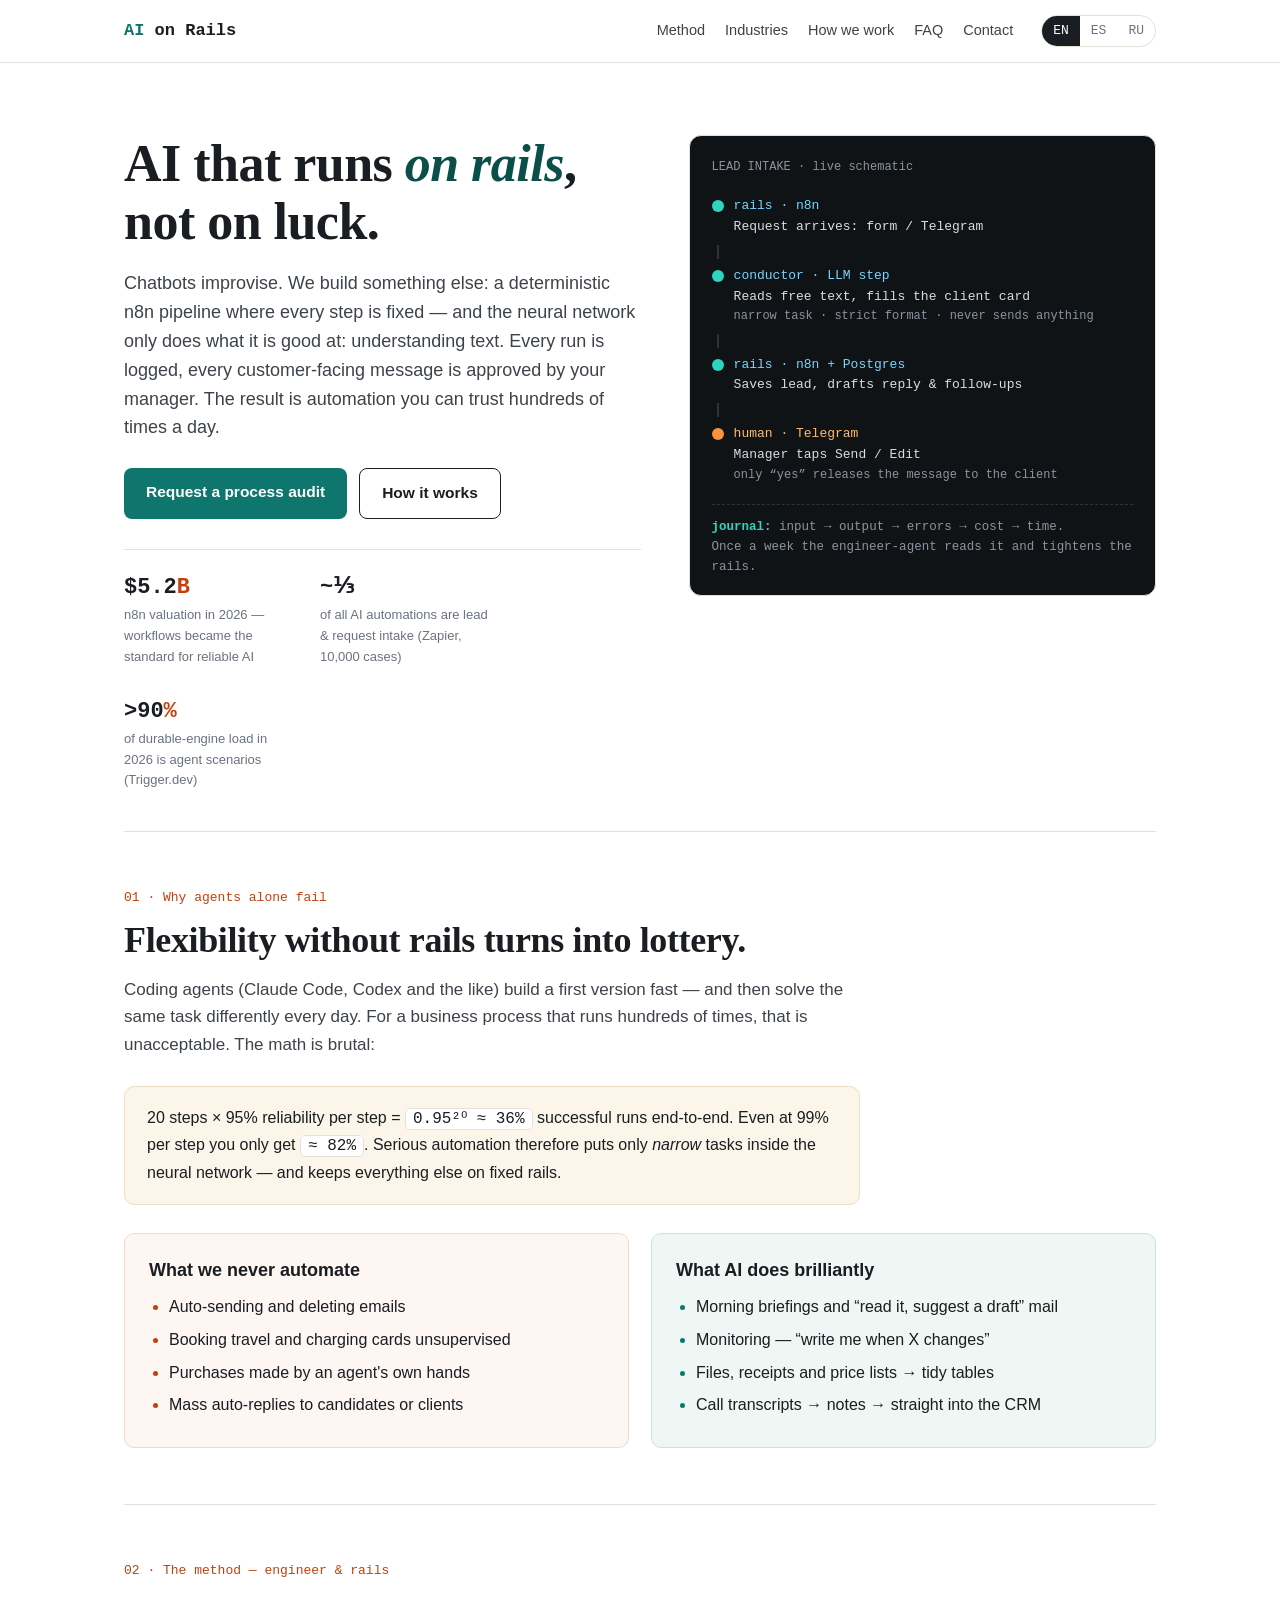
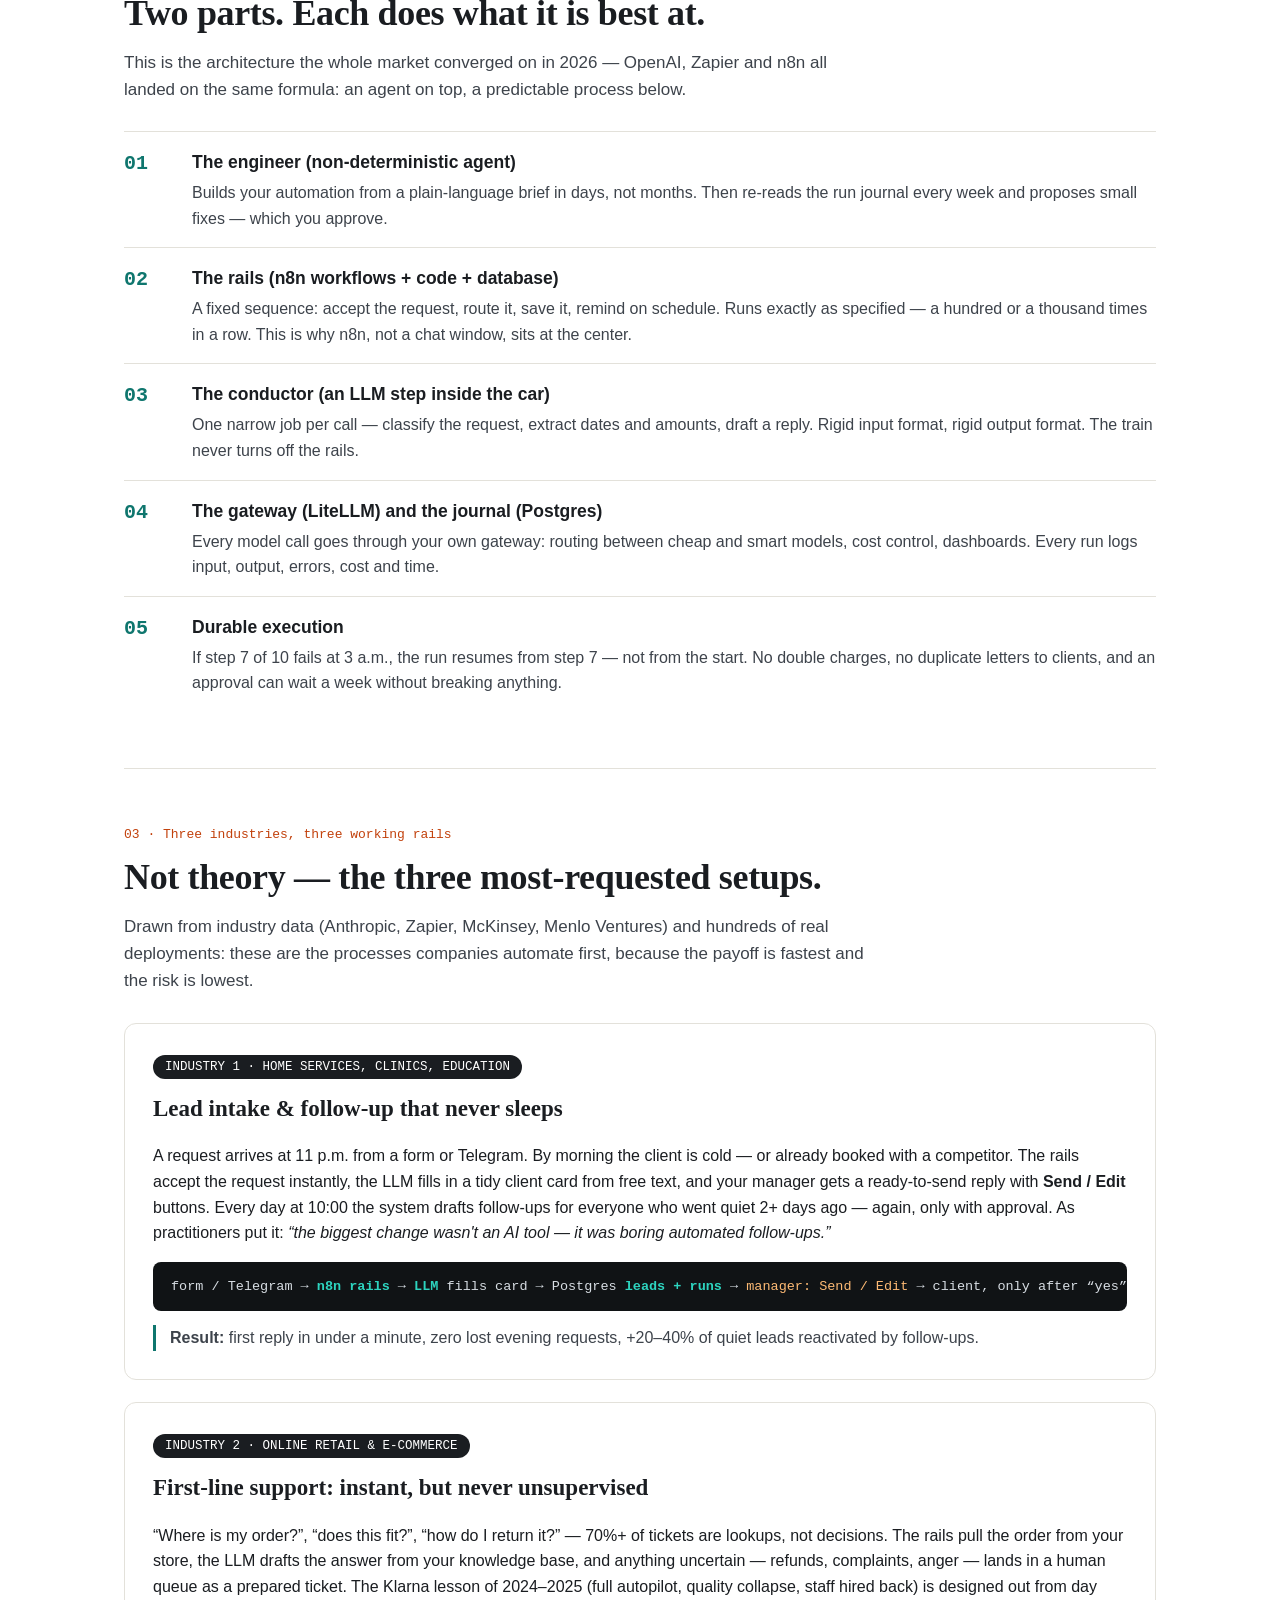
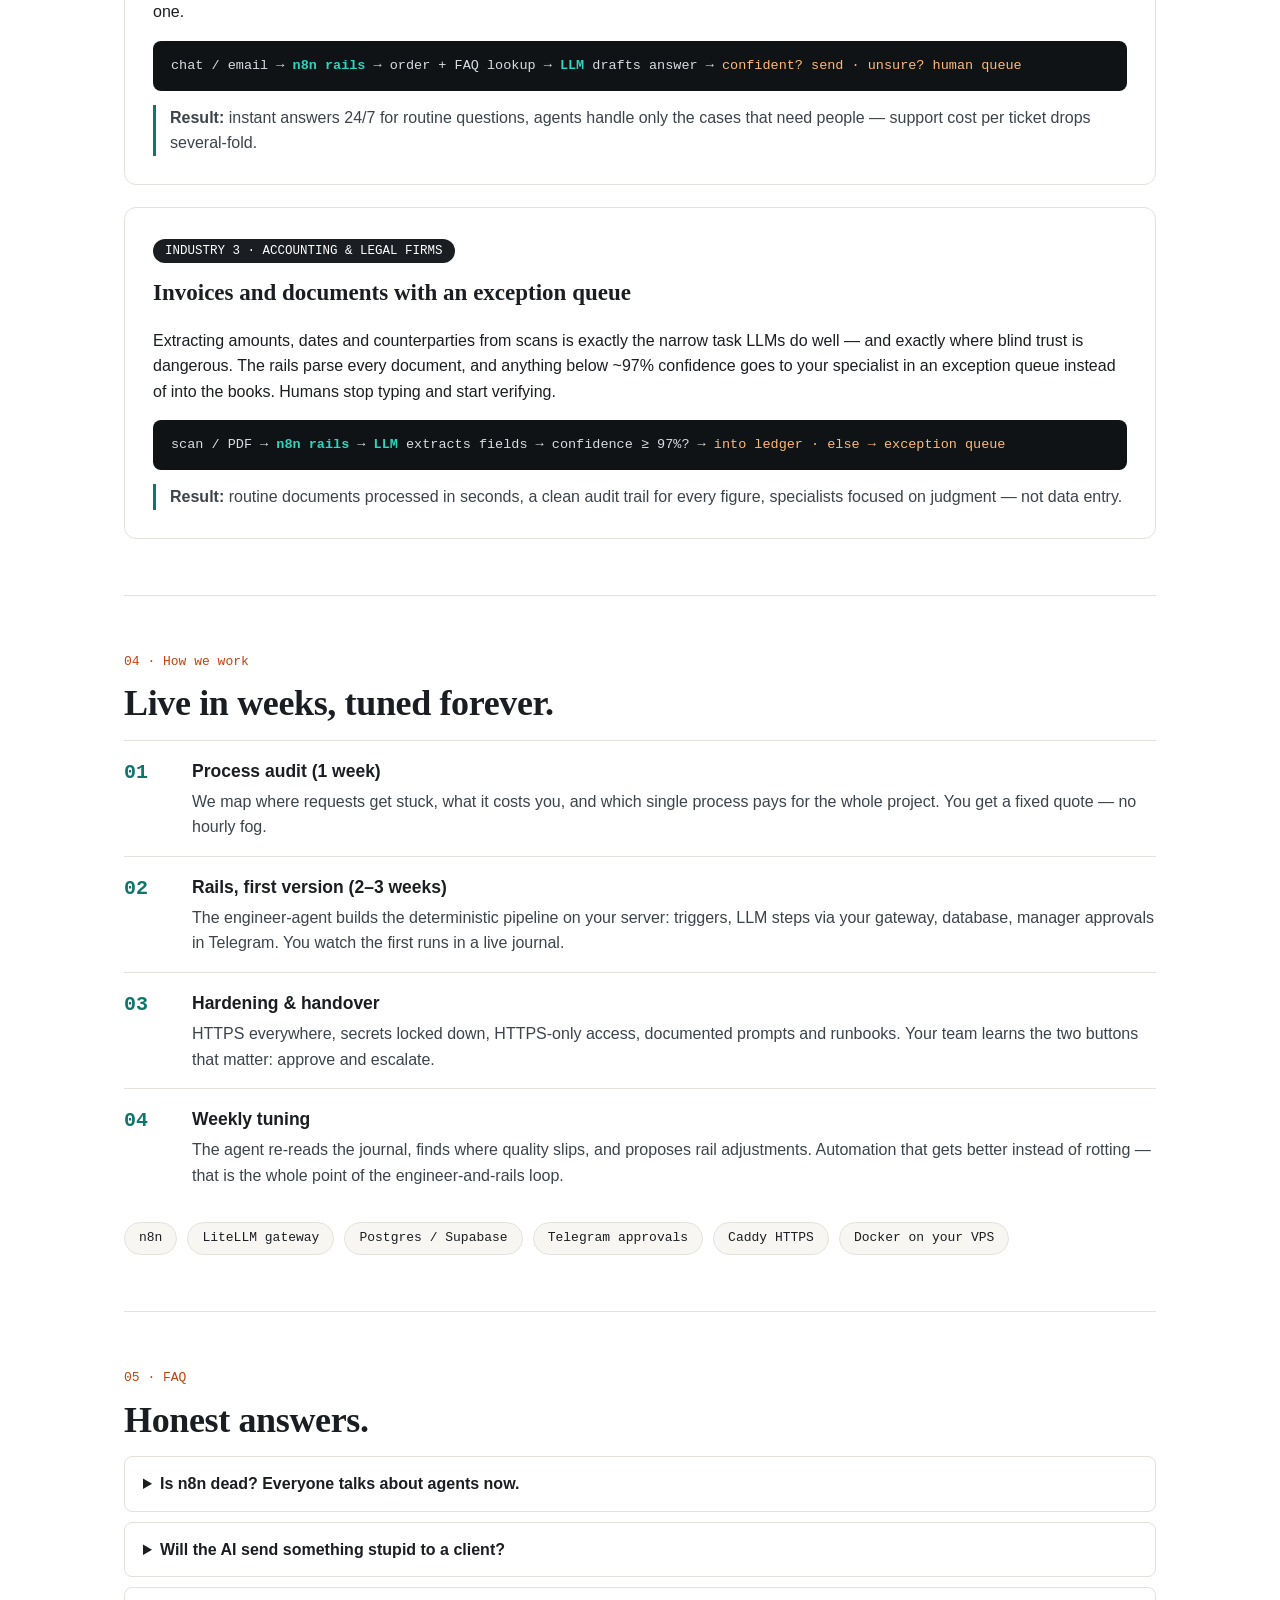
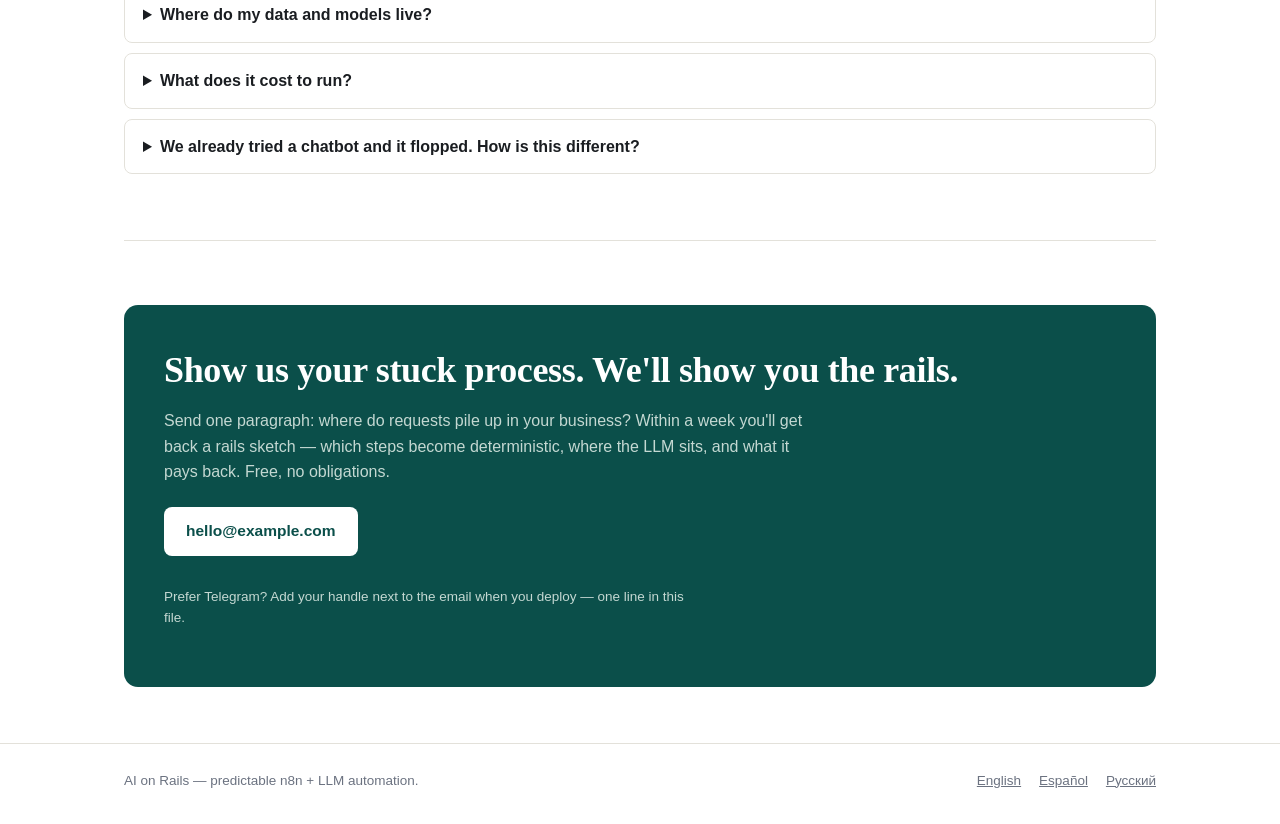
==== index.html @ cd1e28f3 "Trilingual AI-on-Rails landing (EN/ES/RU)" ====
<!DOCTYPE html>
<html lang="en">
<head>
<meta charset="utf-8">
<meta name="viewport" content="width=device-width, initial-scale=1">
<title>AI on Rails — Predictable n8n + LLM Automation for Business</title>
<meta name="description" content="We build predictable AI automations: an agent engineer lays n8n rails, LLM steps handle understanding, every run is journaled, humans approve what matters. Lead intake, support, documents.">
<link rel="stylesheet" href="style.css">
<link rel="alternate" hreflang="es" href="es/">
<link rel="alternate" hreflang="ru" href="ru/">
<link rel="alternate" hreflang="en" href="./">
<link rel="alternate" hreflang="x-default" href="./">
</head>
<body>
<header class="site-header">
  <div class="wrap">
    <a class="brand" href="./"><b>AI</b> on Rails</a>
    <nav class="main">
      <a href="#method">Method</a>
      <a href="#industries">Industries</a>
      <a href="#work">How we work</a>
      <a href="#faq">FAQ</a>
      <a href="#contact">Contact</a>
    </nav>
    <div class="lang" aria-label="Language"><span>EN</span><a href="es/">ES</a><a href="ru/">RU</a></div>
  </div>
</header>

<div class="wrap">
  <div class="hero">
    <div class="hero-grid">
      <div>
        <h1>AI that runs <em>on rails</em>, not on luck.</h1>
        <p class="lede">Chatbots improvise. We build something else: a deterministic
        n8n pipeline where every step is fixed — and the neural network only does
        what it is good at: understanding text. Every run is logged, every
        customer-facing message is approved by your manager. The result is
        automation you can trust hundreds of times a day.</p>
        <div class="cta-row">
          <a class="btn btn-solid" href="#contact">Request a process audit</a>
          <a class="btn btn-ghost" href="#method">How it works</a>
        </div>
        <div class="stats">
          <div class="stat"><div class="n">$5.2<i>B</i></div><div class="d">n8n valuation in 2026 — workflows became the standard for reliable AI</div></div>
          <div class="stat"><div class="n">~⅓</div><div class="d">of all AI automations are lead &amp; request intake (Zapier, 10,000 cases)</div></div>
          <div class="stat"><div class="n">&gt;90<i>%</i></div><div class="d">of durable-engine load in 2026 is agent scenarios (Trigger.dev)</div></div>
        </div>
      </div>
      <div class="railcard" aria-label="Automation schematic">
        <div class="cap">LEAD INTAKE · live schematic</div>
        <div class="station"><span class="dot"></span><div><span class="who">rails · n8n</span><div class="what">Request arrives: form / Telegram</div></div></div>
        <div class="rail-line"></div>
        <div class="station"><span class="dot"></span><div><span class="who">conductor · LLM step</span><div class="what">Reads free text, fills the client card</div><span class="note">narrow task · strict format · never sends anything</span></div></div>
        <div class="rail-line"></div>
        <div class="station"><span class="dot"></span><div><span class="who">rails · n8n + Postgres</span><div class="what">Saves lead, drafts reply &amp; follow-ups</div></div></div>
        <div class="rail-line"></div>
        <div class="station human"><span class="dot"></span><div><span class="who">human · Telegram</span><div class="what">Manager taps Send / Edit</div><span class="note">only “yes” releases the message to the client</span></div></div>
        <div class="loop"><b>journal:</b> input → output → errors → cost → time.<br>Once a week the engineer-agent reads it and tightens the rails.</div>
      </div>
    </div>
  </div>

  <section class="block" id="problem">
    <p class="kicker">01 · Why agents alone fail</p>
    <h2>Flexibility without rails turns into lottery.</h2>
    <p class="sub">Coding agents (Claude Code, Codex and the like) build a first
    version fast — and then solve the same task differently every day. For a
    business process that runs hundreds of times, that is unacceptable. The math
    is brutal:</p>
    <div class="math">20 steps × 95% reliability per step =
    <code>0.95²⁰ ≈ 36%</code> successful runs end-to-end. Even at 99% per step
    you only get <code>≈ 82%</code>. Serious automation therefore puts only
    <em>narrow</em> tasks inside the neural network — and keeps everything
    else on fixed rails.</div>
    <div class="cols2">
      <div class="panel no">
        <h3>What we never automate</h3>
        <ul class="tight">
          <li>Auto-sending and deleting emails</li>
          <li>Booking travel and charging cards unsupervised</li>
          <li>Purchases made by an agent's own hands</li>
          <li>Mass auto-replies to candidates or clients</li>
        </ul>
      </div>
      <div class="panel yes">
        <h3>What AI does brilliantly</h3>
        <ul class="tight">
          <li>Morning briefings and “read it, suggest a draft” mail</li>
          <li>Monitoring — “write me when X changes”</li>
          <li>Files, receipts and price lists → tidy tables</li>
          <li>Call transcripts → notes → straight into the CRM</li>
        </ul>
      </div>
    </div>
  </section>

  <section class="block" id="method">
    <p class="kicker">02 · The method — engineer &amp; rails</p>
    <h2>Two parts. Each does what it is best at.</h2>
    <p class="sub">This is the architecture the whole market converged on in
    2026 — OpenAI, Zapier and n8n all landed on the same formula: an agent on
    top, a predictable process below.</p>
    <ol class="steps">
      <li>
        <div><h3>The engineer (non-deterministic agent)</h3>
        <p>Builds your automation from a plain-language brief in days, not
        months. Then re-reads the run journal every week and proposes small
        fixes — which you approve.</p></div>
      </li>
      <li>
        <div><h3>The rails (n8n workflows + code + database)</h3>
        <p>A fixed sequence: accept the request, route it, save it, remind on
        schedule. Runs exactly as specified — a hundred or a thousand times in
        a row. This is why n8n, not a chat window, sits at the center.</p></div>
      </li>
      <li>
        <div><h3>The conductor (an LLM step inside the car)</h3>
        <p>One narrow job per call — classify the request, extract dates and
        amounts, draft a reply. Rigid input format, rigid output format. The
        train never turns off the rails.</p></div>
      </li>
      <li>
        <div><h3>The gateway (LiteLLM) and the journal (Postgres)</h3>
        <p>Every model call goes through your own gateway: routing between
        cheap and smart models, cost control, dashboards. Every run logs input,
        output, errors, cost and time.</p></div>
      </li>
      <li>
        <div><h3>Durable execution</h3>
        <p>If step 7 of 10 fails at 3 a.m., the run resumes from step 7 — not
        from the start. No double charges, no duplicate letters to clients, and
        an approval can wait a week without breaking anything.</p></div>
      </li>
    </ol>
  </section>

  <section class="block" id="industries">
    <p class="kicker">03 · Three industries, three working rails</p>
    <h2>Not theory — the three most-requested setups.</h2>
    <p class="sub">Drawn from industry data (Anthropic, Zapier, McKinsey, Menlo
    Ventures) and hundreds of real deployments: these are the processes
    companies automate first, because the payoff is fastest and the risk is
    lowest.</p>

    <div class="industry">
      <span class="tag">INDUSTRY 1 · HOME SERVICES, CLINICS, EDUCATION</span>
      <h3>Lead intake &amp; follow-up that never sleeps</h3>
      <p>A request arrives at 11 p.m. from a form or Telegram. By morning the
      client is cold — or already booked with a competitor. The rails accept
      the request instantly, the LLM fills in a tidy client card from free
      text, and your manager gets a ready-to-send reply with
      <strong>Send / Edit</strong> buttons. Every day at 10:00 the system
      drafts follow-ups for everyone who went quiet 2+ days ago — again, only
      with approval. As practitioners put it: <em>“the biggest change wasn't
      an AI tool — it was boring automated follow-ups.”</em></p>
      <div class="flow">form / Telegram → <b>n8n rails</b> → <b>LLM</b> fills card → Postgres <b>leads + runs</b> → <span class="ok">manager: Send / Edit</span> → client, only after “yes”</div>
      <p class="result"><strong>Result:</strong> first reply in under a minute,
      zero lost evening requests, +20–40% of quiet leads reactivated by
      follow-ups.</p>
    </div>

    <div class="industry">
      <span class="tag">INDUSTRY 2 · ONLINE RETAIL &amp; E-COMMERCE</span>
      <h3>First-line support: instant, but never unsupervised</h3>
      <p>“Where is my order?”, “does this fit?”, “how do I return it?” — 70%+
      of tickets are lookups, not decisions. The rails pull the order from your
      store, the LLM drafts the answer from your knowledge base, and anything
      uncertain — refunds, complaints, anger — lands in a human queue as a
      prepared ticket. The Klarna lesson of 2024–2025 (full autopilot, quality
      collapse, staff hired back) is designed out from day one.</p>
      <div class="flow">chat / email → <b>n8n rails</b> → order + FAQ lookup → <b>LLM</b> drafts answer → <span class="ok">confident? send · unsure? human queue</span></div>
      <p class="result"><strong>Result:</strong> instant answers 24/7 for
      routine questions, agents handle only the cases that need people —
      support cost per ticket drops several-fold.</p>
    </div>

    <div class="industry">
      <span class="tag">INDUSTRY 3 · ACCOUNTING &amp; LEGAL FIRMS</span>
      <h3>Invoices and documents with an exception queue</h3>
      <p>Extracting amounts, dates and counterparties from scans is exactly the
      narrow task LLMs do well — and exactly where blind trust is dangerous.
      The rails parse every document, and anything below ~97% confidence goes
      to your specialist in an exception queue instead of into the books.
      Humans stop typing and start verifying.</p>
      <div class="flow">scan / PDF → <b>n8n rails</b> → <b>LLM</b> extracts fields → confidence ≥ 97%? → <span class="ok">into ledger · else → exception queue</span></div>
      <p class="result"><strong>Result:</strong> routine documents processed in
      seconds, a clean audit trail for every figure, specialists focused on
      judgment — not data entry.</p>
    </div>
  </section>

  <section class="block" id="work">
    <p class="kicker">04 · How we work</p>
    <h2>Live in weeks, tuned forever.</h2>
    <ol class="steps">
      <li>
        <div><h3>Process audit (1 week)</h3>
        <p>We map where requests get stuck, what it costs you, and which single
        process pays for the whole project. You get a fixed quote — no hourly
        fog.</p></div>
      </li>
      <li>
        <div><h3>Rails, first version (2–3 weeks)</h3>
        <p>The engineer-agent builds the deterministic pipeline on your server:
        triggers, LLM steps via your gateway, database, manager approvals in
        Telegram. You watch the first runs in a live journal.</p></div>
      </li>
      <li>
        <div><h3>Hardening &amp; handover</h3>
        <p>HTTPS everywhere, secrets locked down, HTTPS-only access, documented
        prompts and runbooks. Your team learns the two buttons that matter:
        approve and escalate.</p></div>
      </li>
      <li>
        <div><h3>Weekly tuning</h3>
        <p>The agent re-reads the journal, finds where quality slips, and
        proposes rail adjustments. Automation that gets better instead of
        rotting — that is the whole point of the engineer-and-rails loop.</p></div>
      </li>
    </ol>
    <div class="stack"><span>n8n</span><span>LiteLLM gateway</span><span>Postgres / Supabase</span><span>Telegram approvals</span><span>Caddy HTTPS</span><span>Docker on your VPS</span></div>
  </section>

  <section class="block" id="faq">
    <p class="kicker">05 · FAQ</p>
    <h2>Honest answers.</h2>
    <details>
      <summary>Is n8n dead? Everyone talks about agents now.</summary>
      <p>No — its role changed. In 2026 n8n raised at a $5.2B valuation and
      shipped Agents, where a workflow becomes the agent's tool: it “executes
      exactly as specified.” ChatGPT's agent builder closed; Zapier plugged the
      agent back into the ordinary step-by-step flow. The market verdict: an
      agent on top, a predictable process below.</p>
    </details>
    <details>
      <summary>Will the AI send something stupid to a client?</summary>
      <p>Not through our rails. Anything customer-facing waits for a human tap
      — Send or Edit in Telegram. The LLM reads and drafts; the rails and your
      manager decide. Fully autonomous sending is on our never-automate list.</p>
    </details>
    <details>
      <summary>Where do my data and models live?</summary>
      <p>On your server: n8n, the database and the LiteLLM gateway run in
      Docker on your VPS. Model calls can be routed to any provider — or a
      European / local one if compliance requires it. No data passes through
      our infrastructure after handover.</p>
    </details>
    <details>
      <summary>What does it cost to run?</summary>
      <p>A base setup fits a small VPS (2 CPU / 4 GB RAM, a few euros a month).
      Model costs are capped per workflow in the gateway — typically cents per
      lead or ticket — and every cent is visible in the journal.</p>
    </details>
    <details>
      <summary>We already tried a chatbot and it flopped. How is this different?</summary>
      <p>A chatbot improvises the whole conversation. Our LLM step does one
      narrow job with a strict format inside a fixed pipeline — and a human
      approves the outcome. That is the difference between a demo and a
      process that survives contact with real clients.</p>
    </details>
  </section>

  <section class="block" id="contact">
    <div class="contact">
      <h2>Show us your stuck process. We'll show you the rails.</h2>
      <p>Send one paragraph: where do requests pile up in your business? Within
      a week you'll get back a rails sketch — which steps become deterministic,
      where the LLM sits, and what it pays back. Free, no obligations.</p>
      <div class="cta-row" style="margin-top:22px">
        <a class="btn btn-solid" href="mailto:hello@example.com?subject=Process%20audit%20request">hello@example.com</a>
      </div>
      <p style="font-size:13.5px">Prefer Telegram? Add your handle next to the email when you deploy — one line in this file.</p>
    </div>
  </section>
</div>

<footer>
  <div class="wrap">
    <span>AI on Rails — predictable n8n + LLM automation.</span>
    <span style="margin-left:auto"></span>
    <a href="./">English</a><a href="es/">Español</a><a href="ru/">Русский</a>
  </div>
</footer>
</body>
</html>
---- style.css ----
/* AI on Rails — trilingual static landing. System stacks only, no webfonts. */
:root {
  --paper: #ffffff;
  --ink: #1a1d21;
  --ink-soft: #3d434b;
  --muted: #6b7280;
  --line: #e3e1da;
  --rail: #0f766e;
  --rail-dark: #0b4f4a;
  --signal: #c2410c;
  --signal-soft: #fdf1e7;
  --mint: #eef7f4;
  --amber-soft: #fbf6e9;
  --mono: ui-monospace, "SF Mono", "Cascadia Mono", Menlo, Consolas, monospace;
  --serif: Charter, "Bitstream Charter", "Sitka Text", Cambria, Georgia, serif;
  --sans: -apple-system, BlinkMacSystemFont, "Segoe UI", Helvetica, Arial, sans-serif;
  --max: 1080px;
}
* { box-sizing: border-box; }
html { scroll-behavior: smooth; }
body {
  margin: 0;
  font-family: var(--sans);
  color: var(--ink);
  background: var(--paper);
  line-height: 1.6;
}
.wrap { max-width: var(--max); margin: 0 auto; padding: 0 24px; }

/* ---------- header ---------- */
.site-header {
  border-bottom: 1px solid var(--line);
  position: sticky; top: 0; background: rgba(255,255,255,.96); z-index: 50;
}
.site-header .wrap {
  display: flex; align-items: center; gap: 28px;
  min-height: 62px;
}
.brand { font-family: var(--mono); font-weight: 700; font-size: 17px; text-decoration: none; color: var(--ink); white-space: nowrap; }
.brand b { color: var(--rail); }
nav.main { display: flex; gap: 20px; margin-left: auto; }
nav.main a { color: var(--ink-soft); text-decoration: none; font-size: 14.5px; }
nav.main a:hover { color: var(--rail-dark); text-decoration: underline; }
.lang { display: flex; gap: 0; border: 1px solid var(--line); border-radius: 999px; overflow: hidden; font-size: 13px; }
.lang a, .lang span {
  padding: 5px 11px; text-decoration: none; color: var(--muted);
  font-family: var(--mono);
}
.lang span { background: var(--ink); color: #fff; }
.lang a:hover { background: var(--mint); color: var(--ink); }
@media (max-width: 760px) { nav.main { display: none; } }

/* ---------- hero ---------- */
.hero { padding: 72px 0 40px; }
.hero-grid { display: grid; grid-template-columns: 1.05fr .95fr; gap: 48px; align-items: start; }
@media (max-width: 860px) { .hero-grid { grid-template-columns: 1fr; } }
.hero h1 {
  font-family: var(--serif); font-weight: 700;
  font-size: clamp(34px, 4.6vw, 52px); line-height: 1.12;
  margin: 0 0 18px; letter-spacing: -0.01em;
}
.hero h1 em { font-style: italic; color: var(--rail-dark); }
.lede { font-size: 18px; color: var(--ink-soft); margin: 0 0 26px; max-width: 34em; }
.cta-row { display: flex; gap: 12px; flex-wrap: wrap; margin-bottom: 30px; }
.btn {
  display: inline-block; padding: 12px 22px; border-radius: 8px;
  text-decoration: none; font-weight: 600; font-size: 15.5px;
}
.btn-solid { background: var(--rail); color: #fff; }
.btn-solid:hover { background: var(--rail-dark); }
.btn-ghost { border: 1.5px solid var(--ink); color: var(--ink); }
.btn-ghost:hover { background: var(--ink); color: #fff; }
.stats { display: flex; gap: 26px; flex-wrap: wrap; border-top: 1px solid var(--line); padding-top: 20px; }
.stat { min-width: 130px; }
.stat .n { font-family: var(--mono); font-weight: 700; font-size: 22px; color: var(--ink); }
.stat .n i { font-style: normal; color: var(--signal); }
.stat .d { font-size: 13px; color: var(--muted); max-width: 170px; }

/* rail schematic */
.railcard {
  border: 1px solid var(--line); border-radius: 12px;
  background: #101315; color: #d7dde3;
  padding: 22px 22px 18px;
  font-family: var(--mono); font-size: 13px;
}
.railcard .cap { color: #8b949e; font-size: 12px; margin-bottom: 12px; }
.station { display: flex; gap: 10px; align-items: flex-start; padding: 7px 0; }
.station .dot {
  flex: 0 0 auto; width: 12px; height: 12px; border-radius: 50%;
  background: #2dd4bf; margin-top: 4px;
}
.station.human .dot { background: #fb923c; }
.station .who { color: #7dd3fc; }
.station.human .who { color: #fdba74; }
.station .what { color: #d7dde3; }
.station .note { color: #8b949e; font-size: 12px; display: block; }
.rail-line { width: 2px; background: #2b333b; margin-left: 5px; height: 14px; }
.railcard .loop {
  margin-top: 12px; border-top: 1px dashed #2b333b; padding-top: 12px;
  color: #8b949e; font-size: 12.5px;
}
.railcard .loop b { color: #2dd4bf; font-weight: 600; }

/* ---------- sections ---------- */
section.block { padding: 56px 0; border-top: 1px solid var(--line); }
.kicker {
  font-family: var(--mono); font-size: 13px; color: var(--signal);
  margin: 0 0 10px;
}
h2 {
  font-family: var(--serif); font-size: clamp(26px, 3.2vw, 36px);
  line-height: 1.2; margin: 0 0 14px; letter-spacing: -0.01em;
}
.sub { color: var(--ink-soft); font-size: 17px; max-width: 44em; margin: 0 0 28px; }
.math {
  background: var(--amber-soft); border: 1px solid #eadfc2; border-radius: 10px;
  padding: 18px 22px; font-size: 16px; max-width: 46em; margin: 0 0 28px;
}
.math code { font-family: var(--mono); background: #fff; padding: 1px 7px; border-radius: 5px; border: 1px solid var(--line); }
.cols2 { display: grid; grid-template-columns: 1fr 1fr; gap: 22px; }
@media (max-width: 760px) { .cols2 { grid-template-columns: 1fr; } }
.panel { border: 1px solid var(--line); border-radius: 10px; padding: 22px 24px; }
.panel h3 { margin: 0 0 10px; font-size: 18px; }
.panel.no { background: #fef6f3; border-color: #f0d9cd; }
.panel.yes { background: var(--mint); border-color: #c8e4da; }
ul.tight { margin: 8px 0 0; padding-left: 20px; }
ul.tight li { margin: 7px 0; }
ul.tight li::marker { color: var(--rail); }
.panel.no ul.tight li::marker { color: var(--signal); }

/* steps */
.steps { list-style: none; margin: 0; padding: 0; counter-reset: s; }
.steps li {
  counter-increment: s; display: grid; grid-template-columns: 52px 1fr; gap: 16px;
  padding: 16px 0; border-top: 1px solid var(--line);
}
.steps li::before {
  content: counter(s, decimal-leading-zero);
  font-family: var(--mono); font-weight: 700; font-size: 20px; color: var(--rail);
}
.steps li h3 { margin: 0 0 4px; font-size: 17.5px; }
.steps li p { margin: 0; color: var(--ink-soft); }
.steps li p code, p code, li code {
  font-family: var(--mono); font-size: .86em; background: #f2f1ec;
  padding: 1px 6px; border-radius: 5px; border: 1px solid var(--line);
}

/* industries */
.industry { border: 1px solid var(--line); border-radius: 12px; padding: 28px; margin: 0 0 22px; }
.industry:last-child { margin-bottom: 0; }
.industry h3 { font-family: var(--serif); font-size: 23px; margin: 0 0 6px; }
.industry .tag {
  display: inline-block; font-family: var(--mono); font-size: 12.5px;
  background: var(--ink); color: #fff; border-radius: 999px; padding: 2px 12px; margin-bottom: 12px;
}
.flow {
  font-family: var(--mono); font-size: 13.5px; background: #101315; color: #d7dde3;
  border-radius: 8px; padding: 14px 18px; margin: 14px 0; overflow-x: auto; white-space: nowrap;
}
.flow b { color: #2dd4bf; font-weight: 600; }
.flow .ok { color: #fdba74; }
.result { border-left: 3px solid var(--rail); padding-left: 14px; color: var(--ink-soft); margin: 12px 0 0; }

/* stack + faq + contact */
.stack { display: flex; flex-wrap: wrap; gap: 10px; margin: 18px 0 0; }
.stack span {
  font-family: var(--mono); font-size: 13px; border: 1px solid var(--line);
  border-radius: 999px; padding: 5px 14px; background: #f7f6f2;
}
details { border: 1px solid var(--line); border-radius: 8px; padding: 14px 18px; margin: 0 0 10px; }
summary { cursor: pointer; font-weight: 600; font-size: 16px; }
details p { margin: 10px 0 0; color: var(--ink-soft); }
.contact {
  background: var(--rail-dark); color: #eaf4f1; border-radius: 14px;
  padding: 44px 40px; margin-top: 8px;
}
.contact h2 { color: #fff; }
.contact p { color: #c4d8d2; max-width: 40em; }
.contact .btn-solid { background: #fff; color: var(--rail-dark); }
.contact .btn-solid:hover { background: var(--mint); }
.contact a.mail { color: #fff; font-family: var(--mono); }
footer { border-top: 1px solid var(--line); padding: 26px 0 40px; color: var(--muted); font-size: 13.5px; }
footer .wrap { display: flex; gap: 18px; flex-wrap: wrap; align-items: center; }
footer a { color: var(--muted); }
@media (prefers-reduced-motion: reduce) { html { scroll-behavior: auto; } }
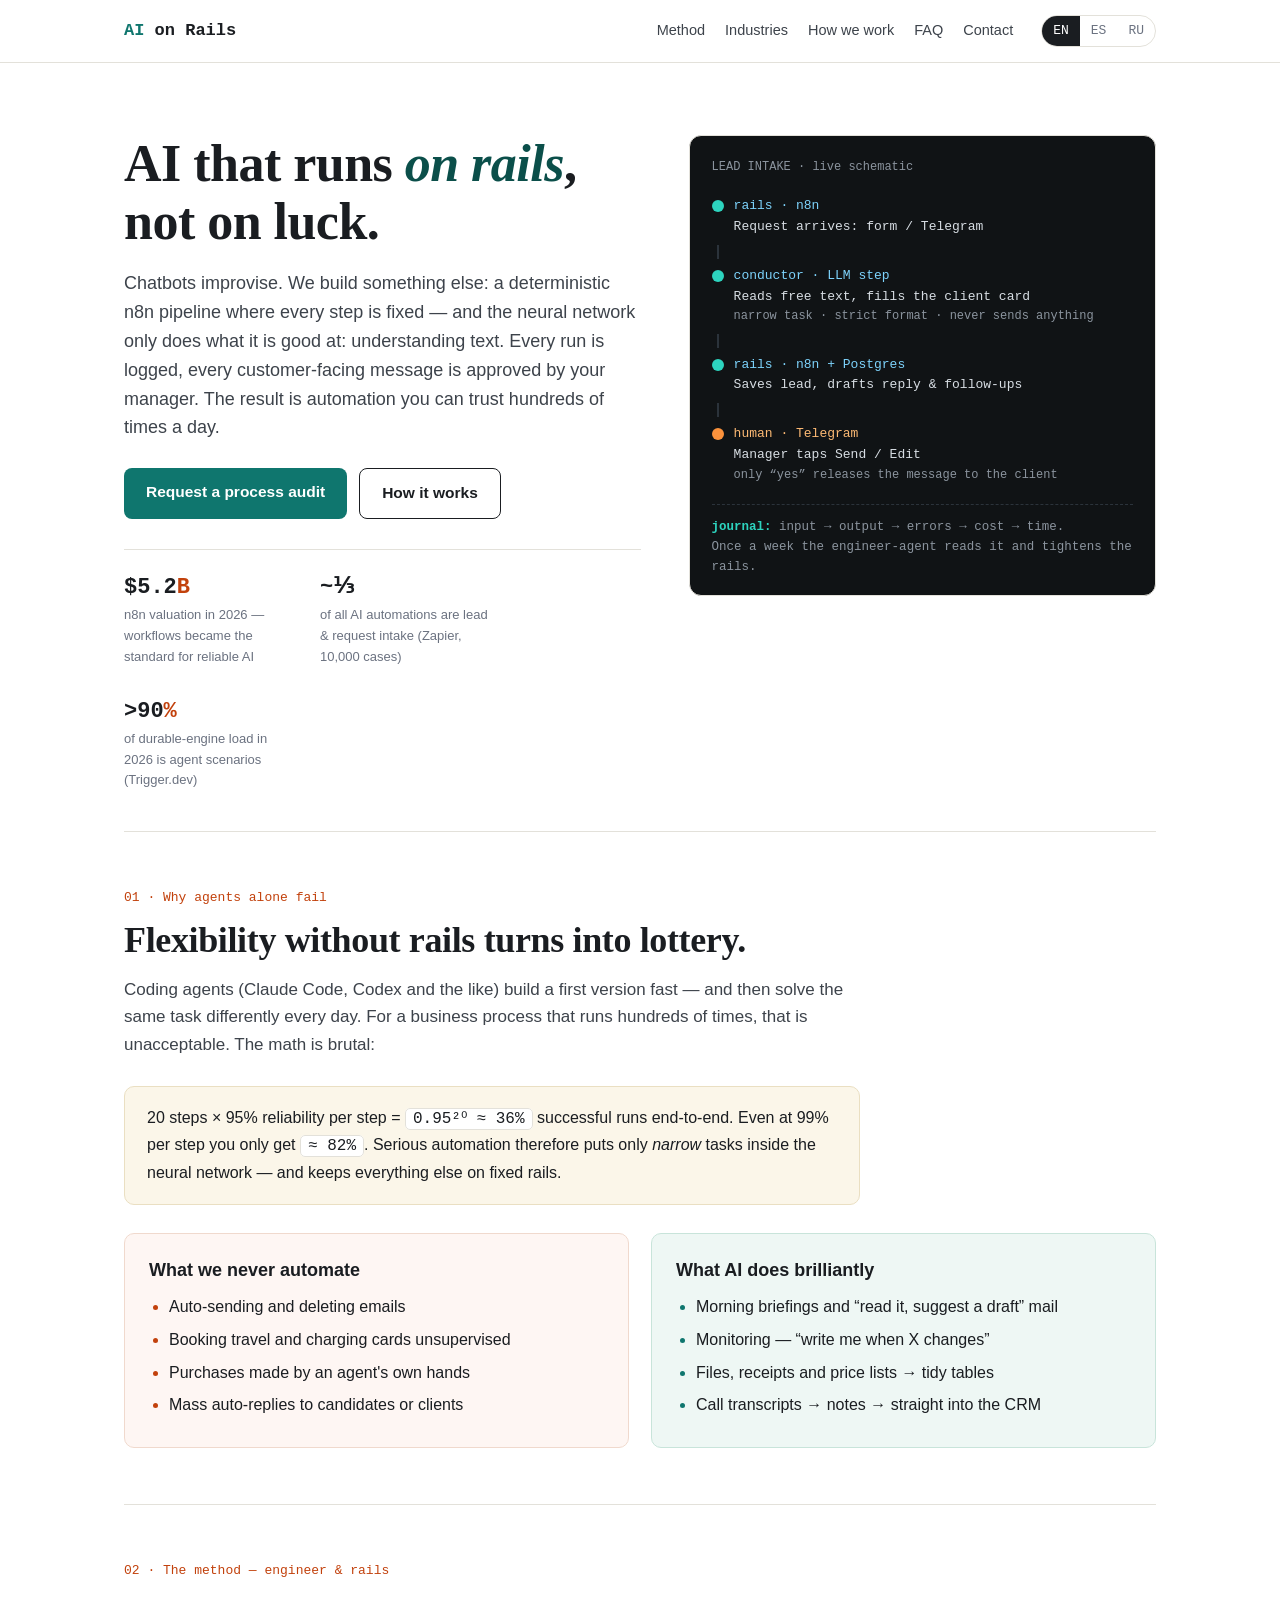
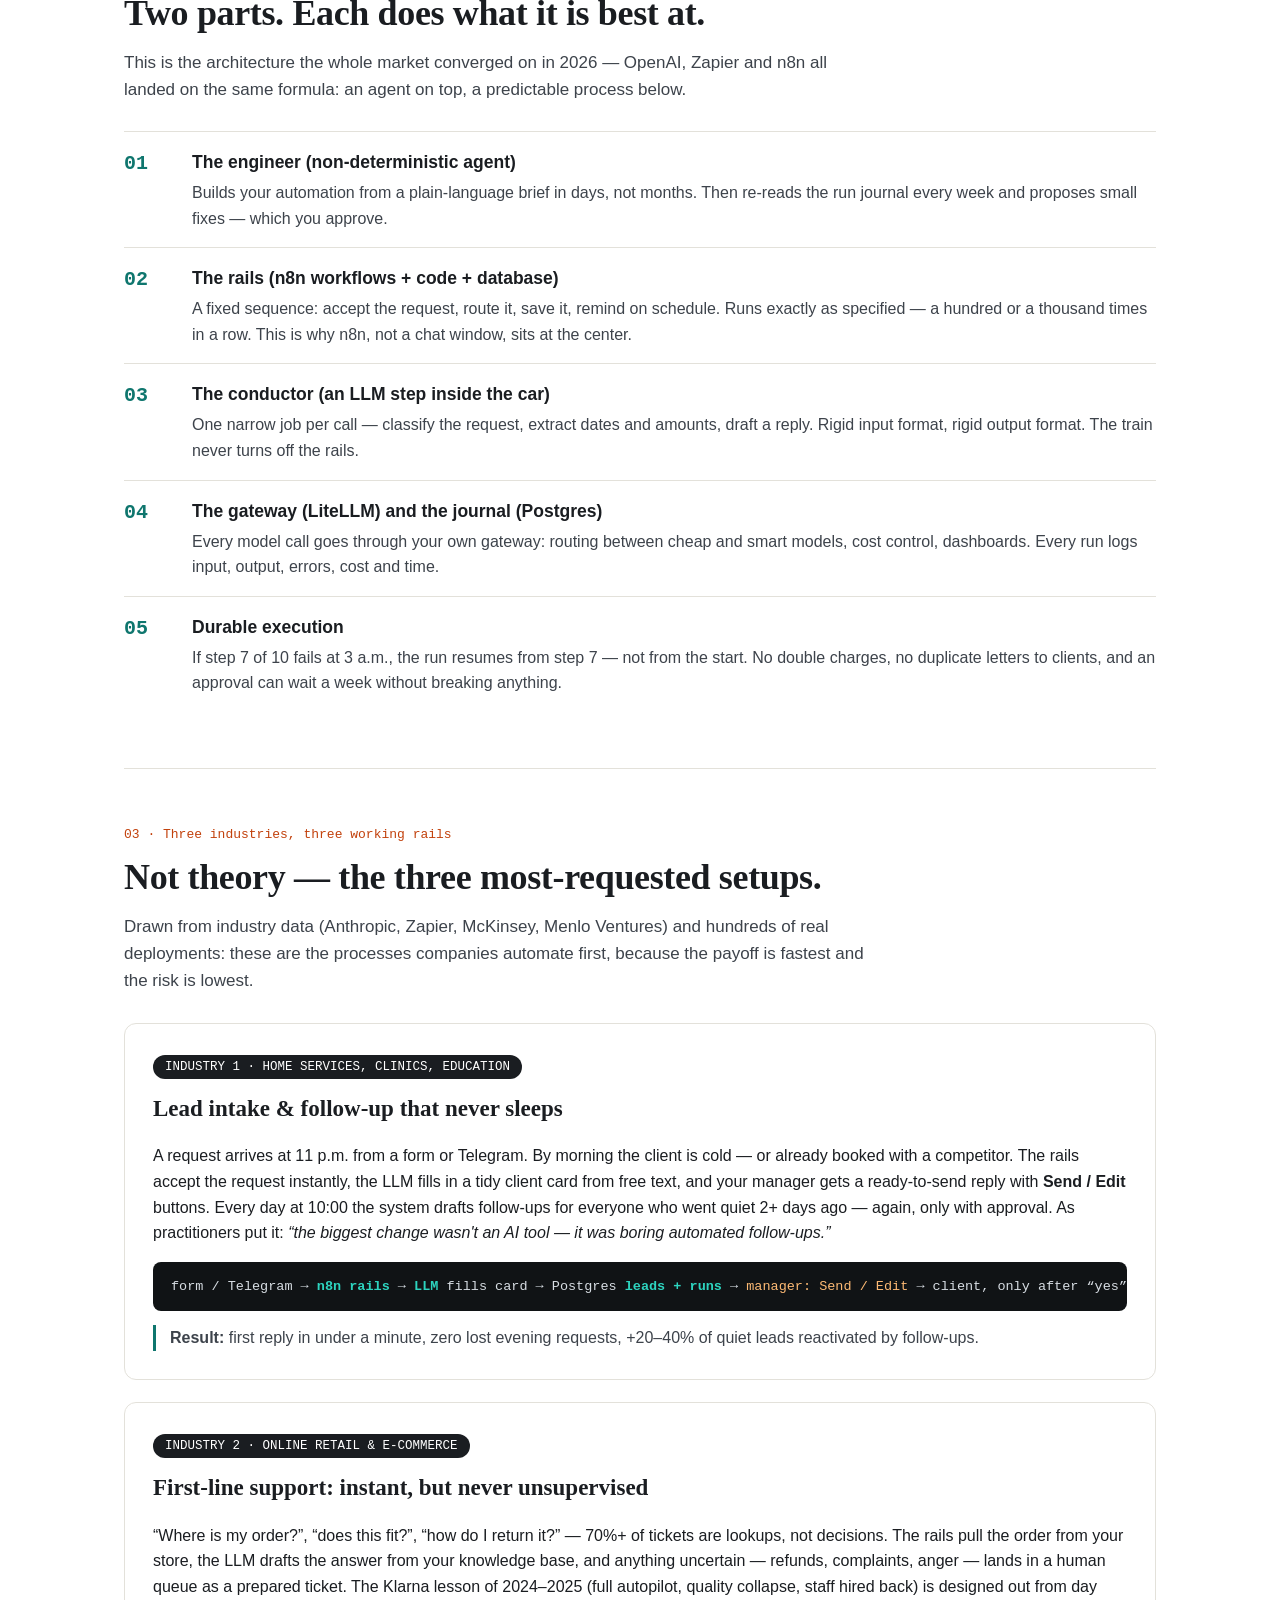
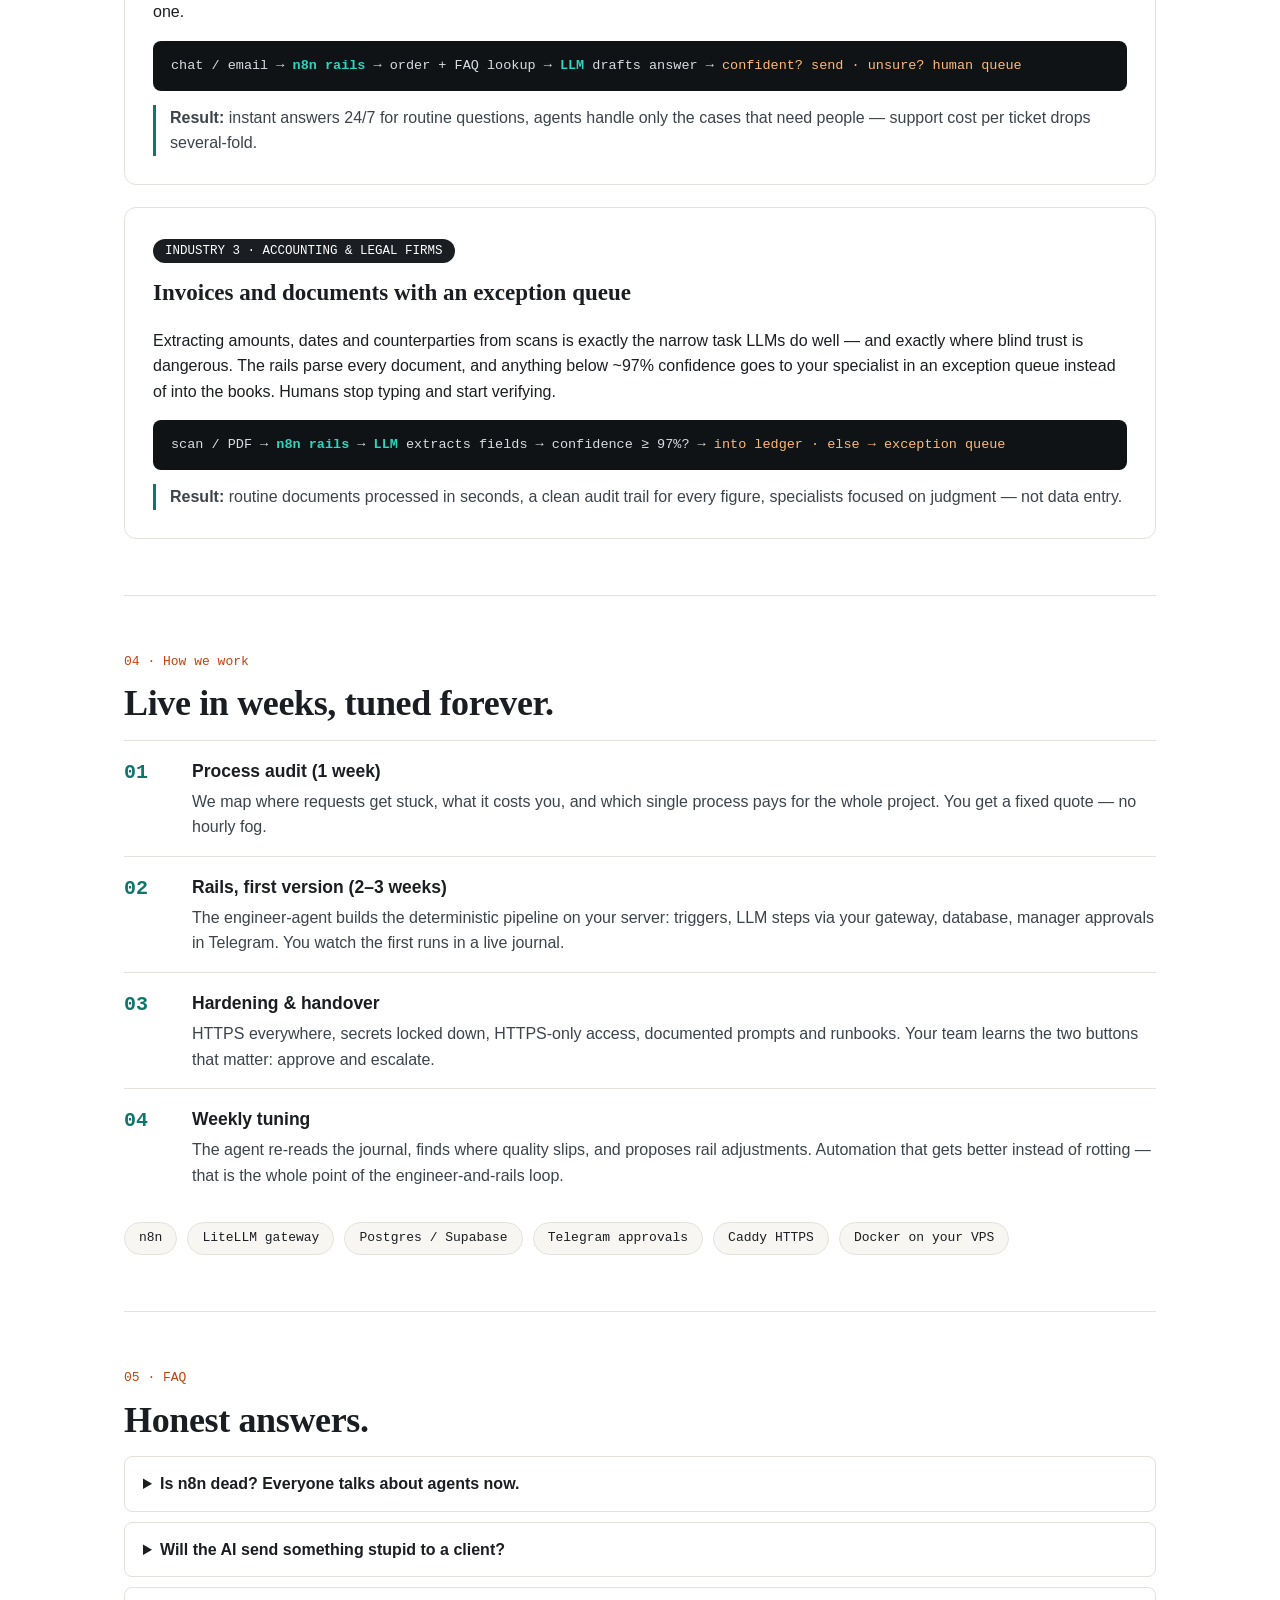
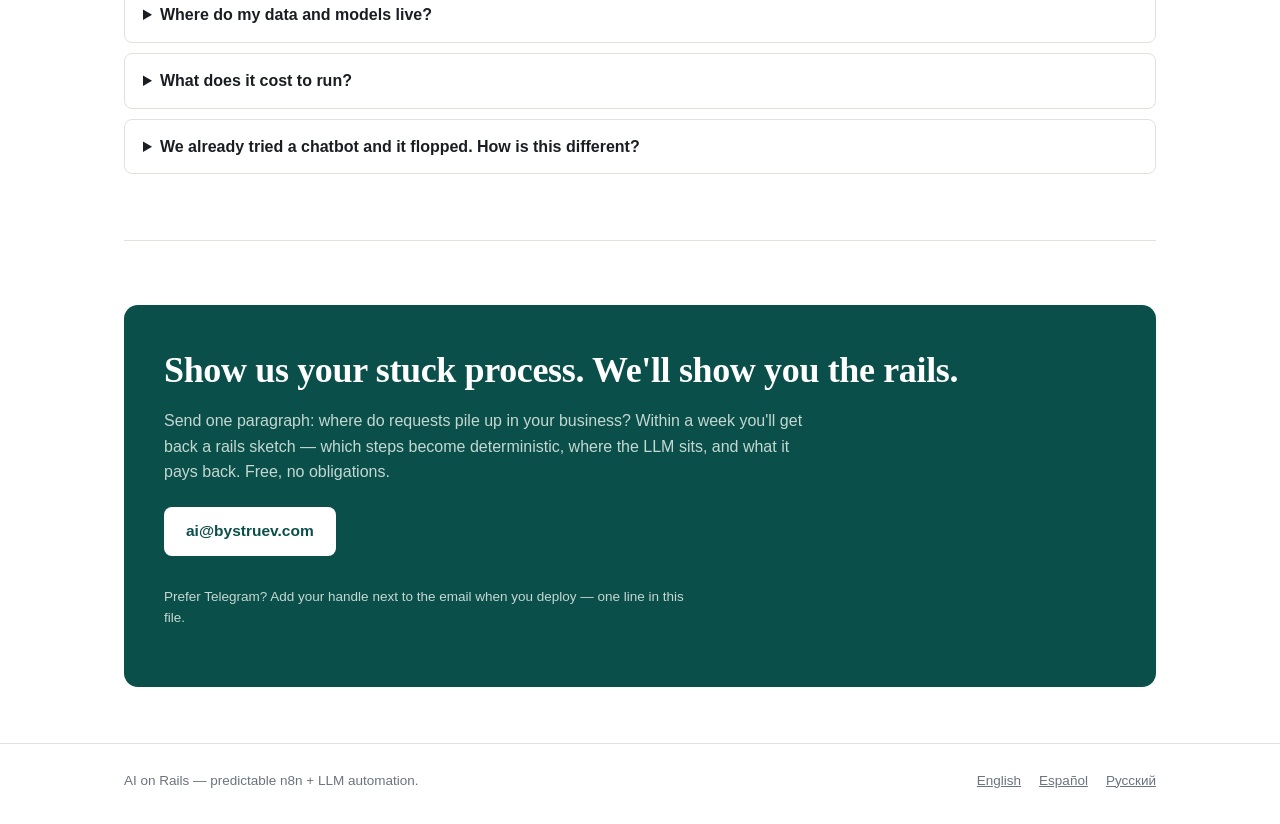
==== commit e3d10824: "Contact email -> ai@bystruev.com (all languages)" ====
--- a/index.html
+++ b/index.html
@@ -267,7 +267,7 @@
       a week you'll get back a rails sketch — which steps become deterministic,
       where the LLM sits, and what it pays back. Free, no obligations.</p>
       <div class="cta-row" style="margin-top:22px">
-        <a class="btn btn-solid" href="mailto:hello@example.com?subject=Process%20audit%20request">hello@example.com</a>
+        <a class="btn btn-solid" href="mailto:ai@bystruev.com?subject=Process%20audit%20request">ai@bystruev.com</a>
       </div>
       <p style="font-size:13.5px">Prefer Telegram? Add your handle next to the email when you deploy — one line in this file.</p>
     </div>
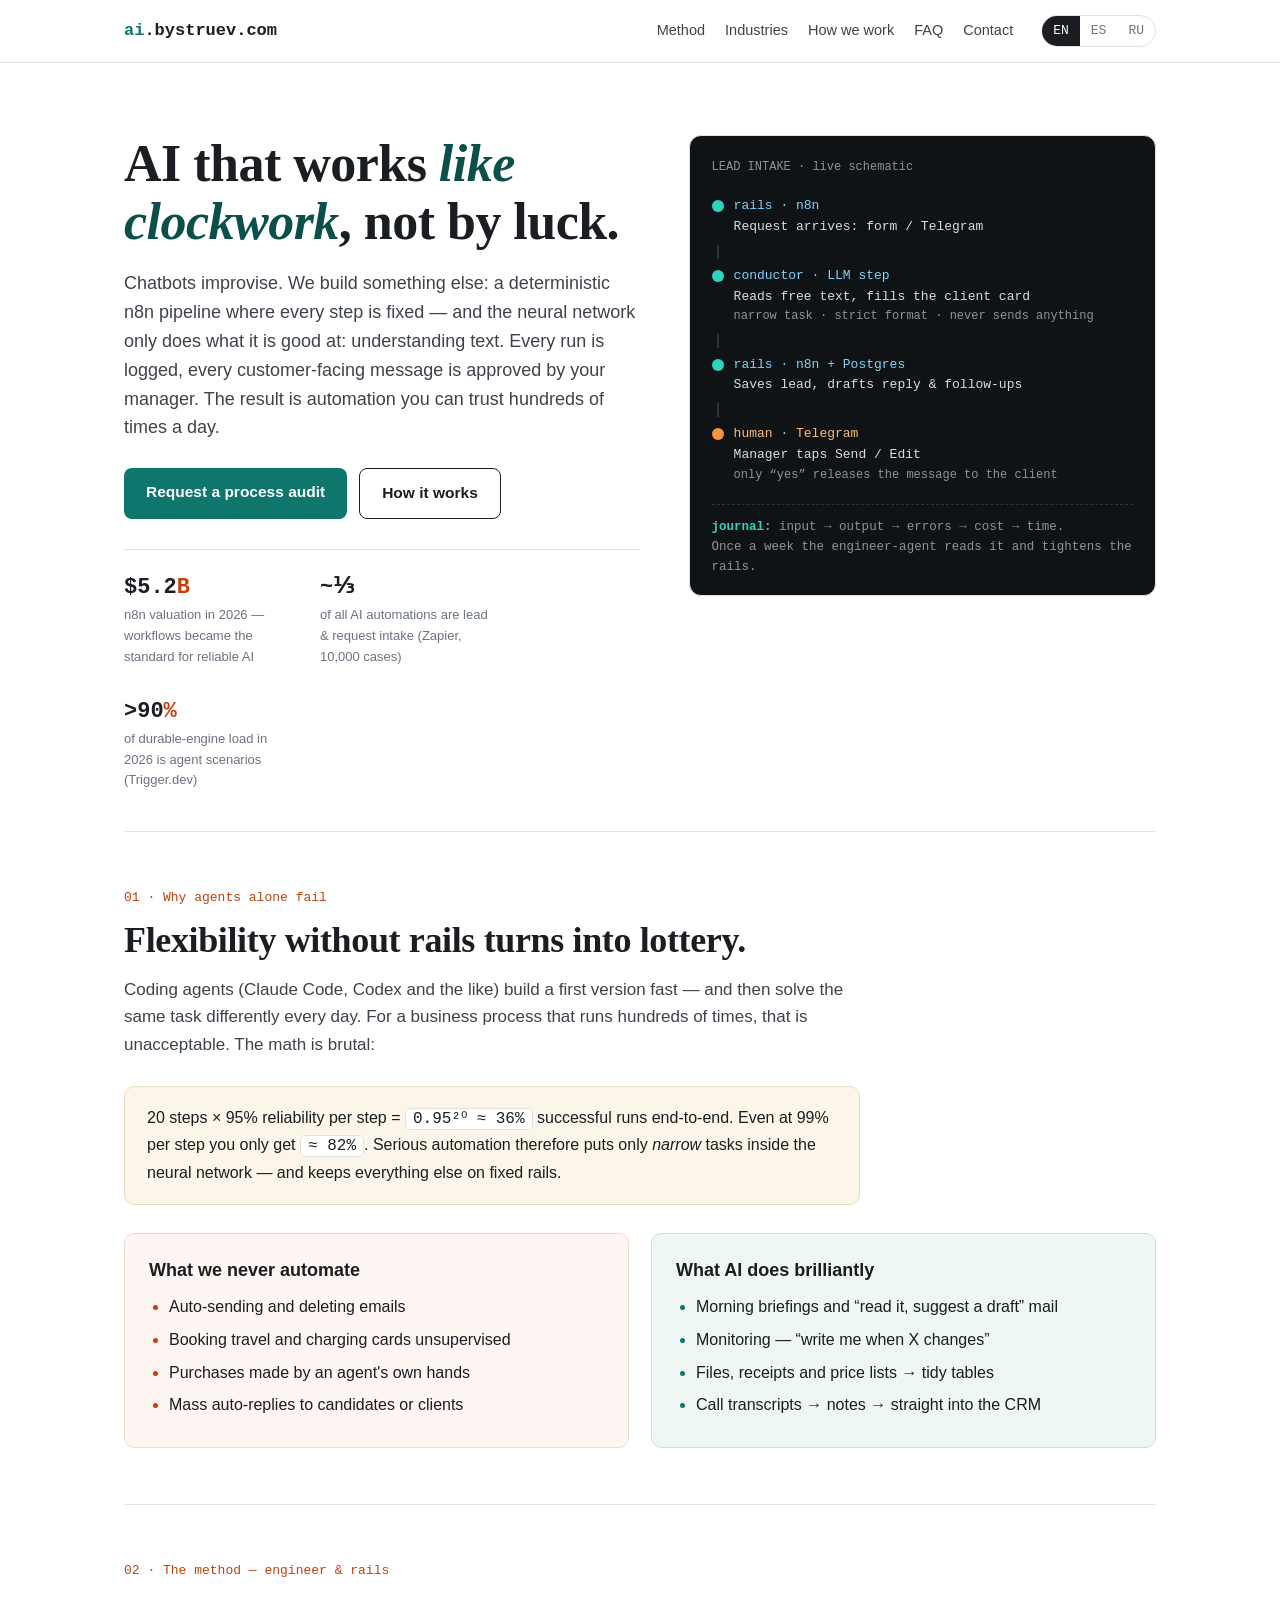
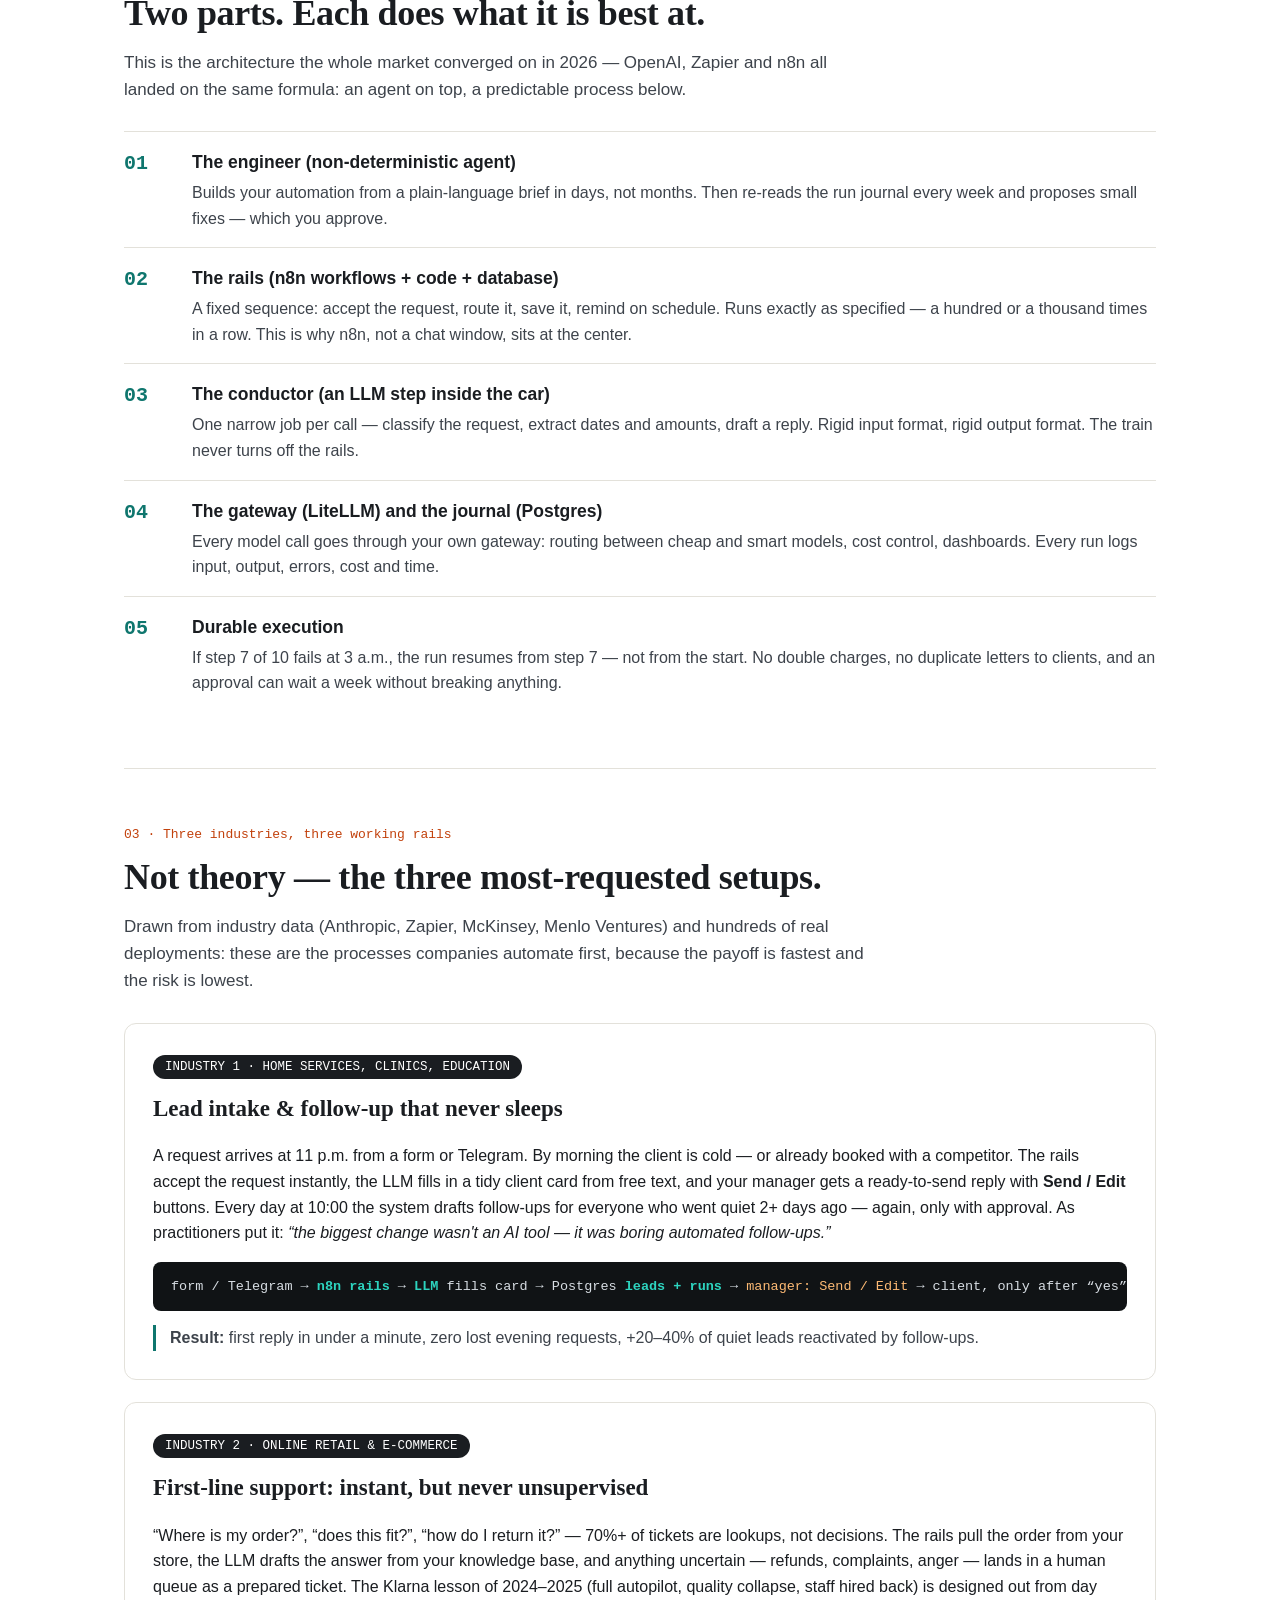
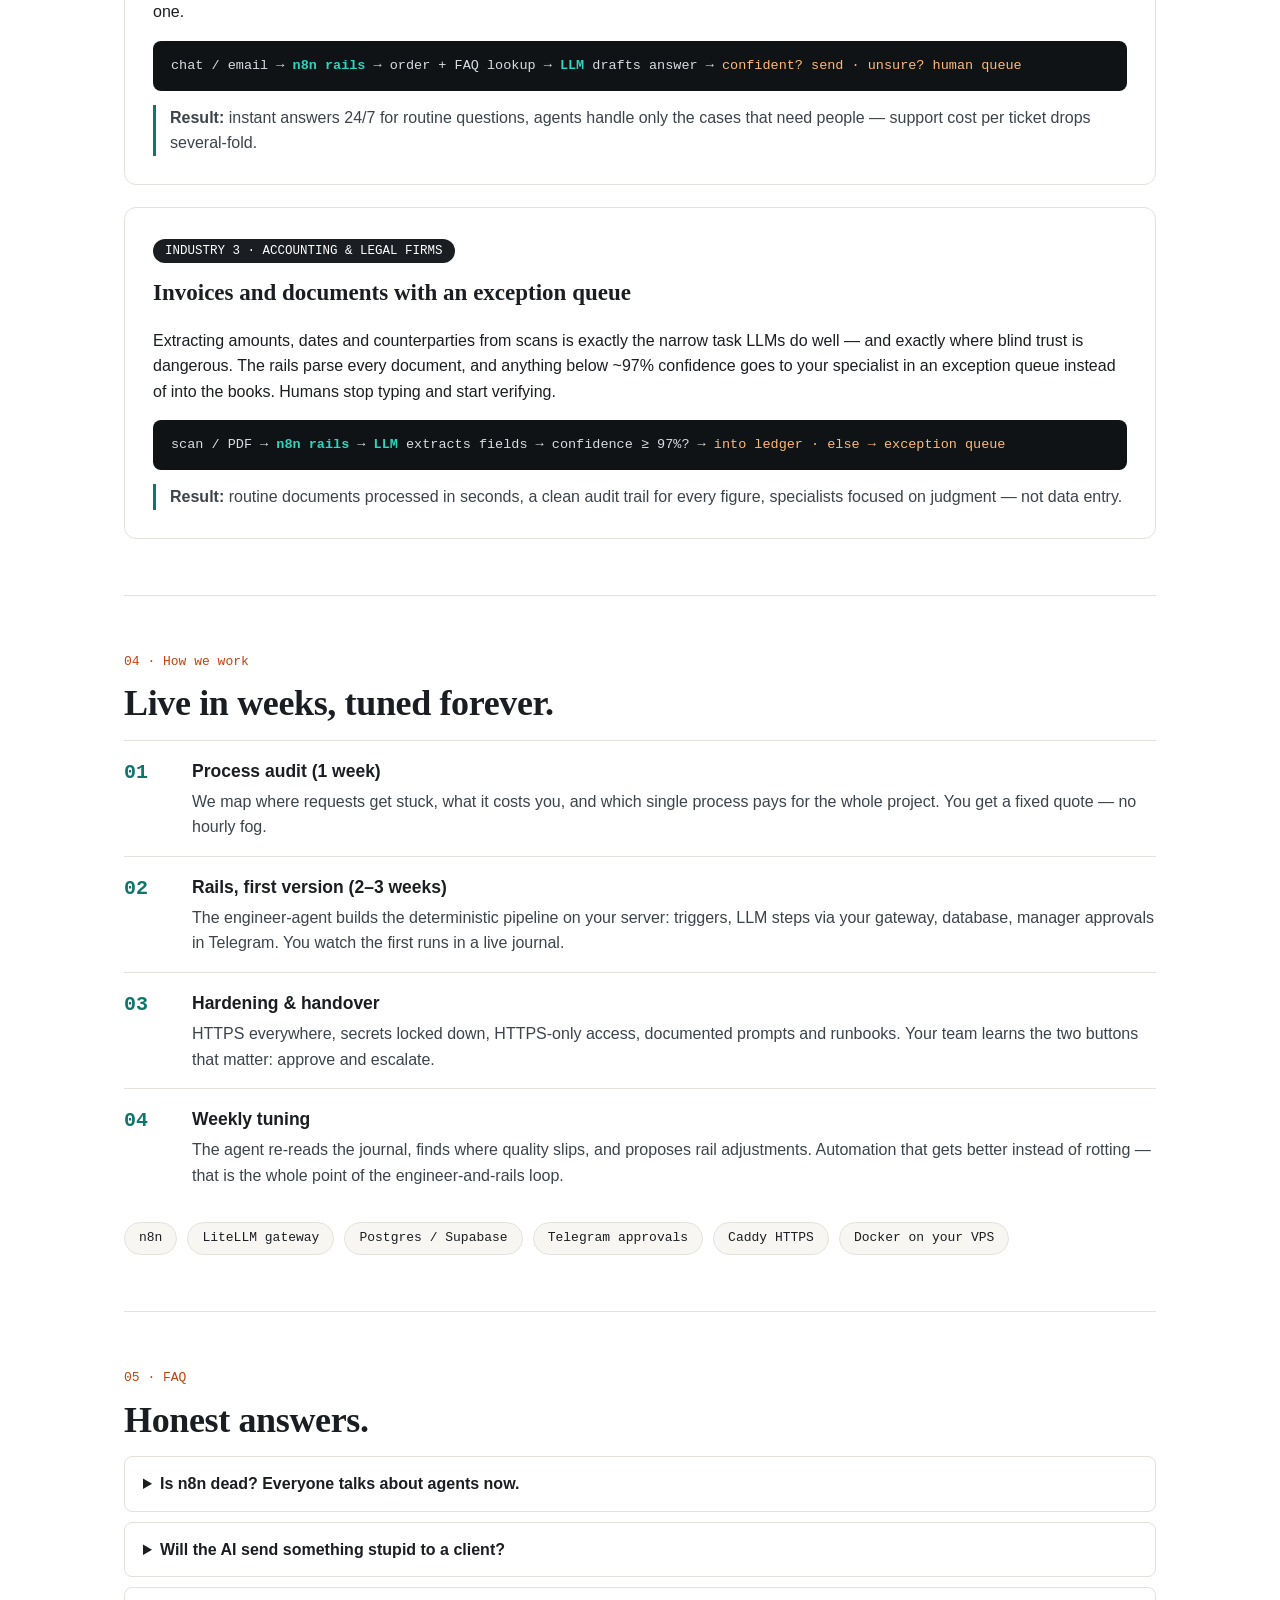
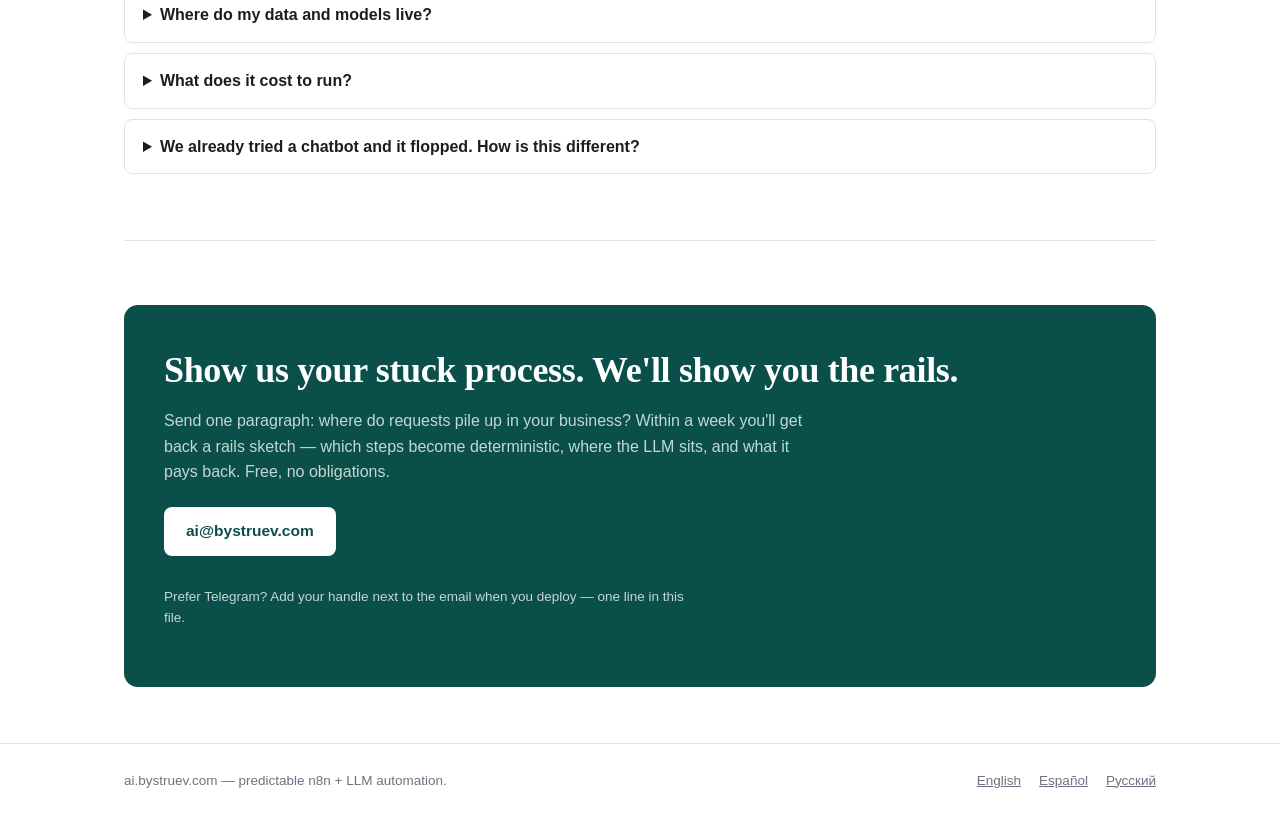
==== commit 331ed98d: "Rebrand to ai.bystruev.com; repo renamed; README refreshed" ====
--- a/index.html
+++ b/index.html
@@ -3,7 +3,7 @@
 <head>
 <meta charset="utf-8">
 <meta name="viewport" content="width=device-width, initial-scale=1">
-<title>AI on Rails — Predictable n8n + LLM Automation for Business</title>
+<title>Predictable n8n + LLM Automation — ai.bystruev.com</title>
 <meta name="description" content="We build predictable AI automations: an agent engineer lays n8n rails, LLM steps handle understanding, every run is journaled, humans approve what matters. Lead intake, support, documents.">
 <link rel="stylesheet" href="style.css">
 <link rel="alternate" hreflang="es" href="es/">
@@ -14,7 +14,7 @@
 <body>
 <header class="site-header">
   <div class="wrap">
-    <a class="brand" href="./"><b>AI</b> on Rails</a>
+    <a class="brand" href="./"><b>ai</b>.bystruev.com</a>
     <nav class="main">
       <a href="#method">Method</a>
       <a href="#industries">Industries</a>
@@ -30,7 +30,7 @@
   <div class="hero">
     <div class="hero-grid">
       <div>
-        <h1>AI that runs <em>on rails</em>, not on luck.</h1>
+        <h1>AI that works <em>like clockwork</em>, not by luck.</h1>
         <p class="lede">Chatbots improvise. We build something else: a deterministic
         n8n pipeline where every step is fixed — and the neural network only does
         what it is good at: understanding text. Every run is logged, every
@@ -276,7 +276,7 @@
 
 <footer>
   <div class="wrap">
-    <span>AI on Rails — predictable n8n + LLM automation.</span>
+    <span>ai.bystruev.com — predictable n8n + LLM automation.</span>
     <span style="margin-left:auto"></span>
     <a href="./">English</a><a href="es/">Español</a><a href="ru/">Русский</a>
   </div>
--- a/style.css
+++ b/style.css
@@ -1,4 +1,4 @@
-/* AI on Rails — trilingual static landing. System stacks only, no webfonts. */
+/* ai.bystruev.com — trilingual static landing. System stacks only, no webfonts. */
 :root {
   --paper: #ffffff;
   --ink: #1a1d21;
